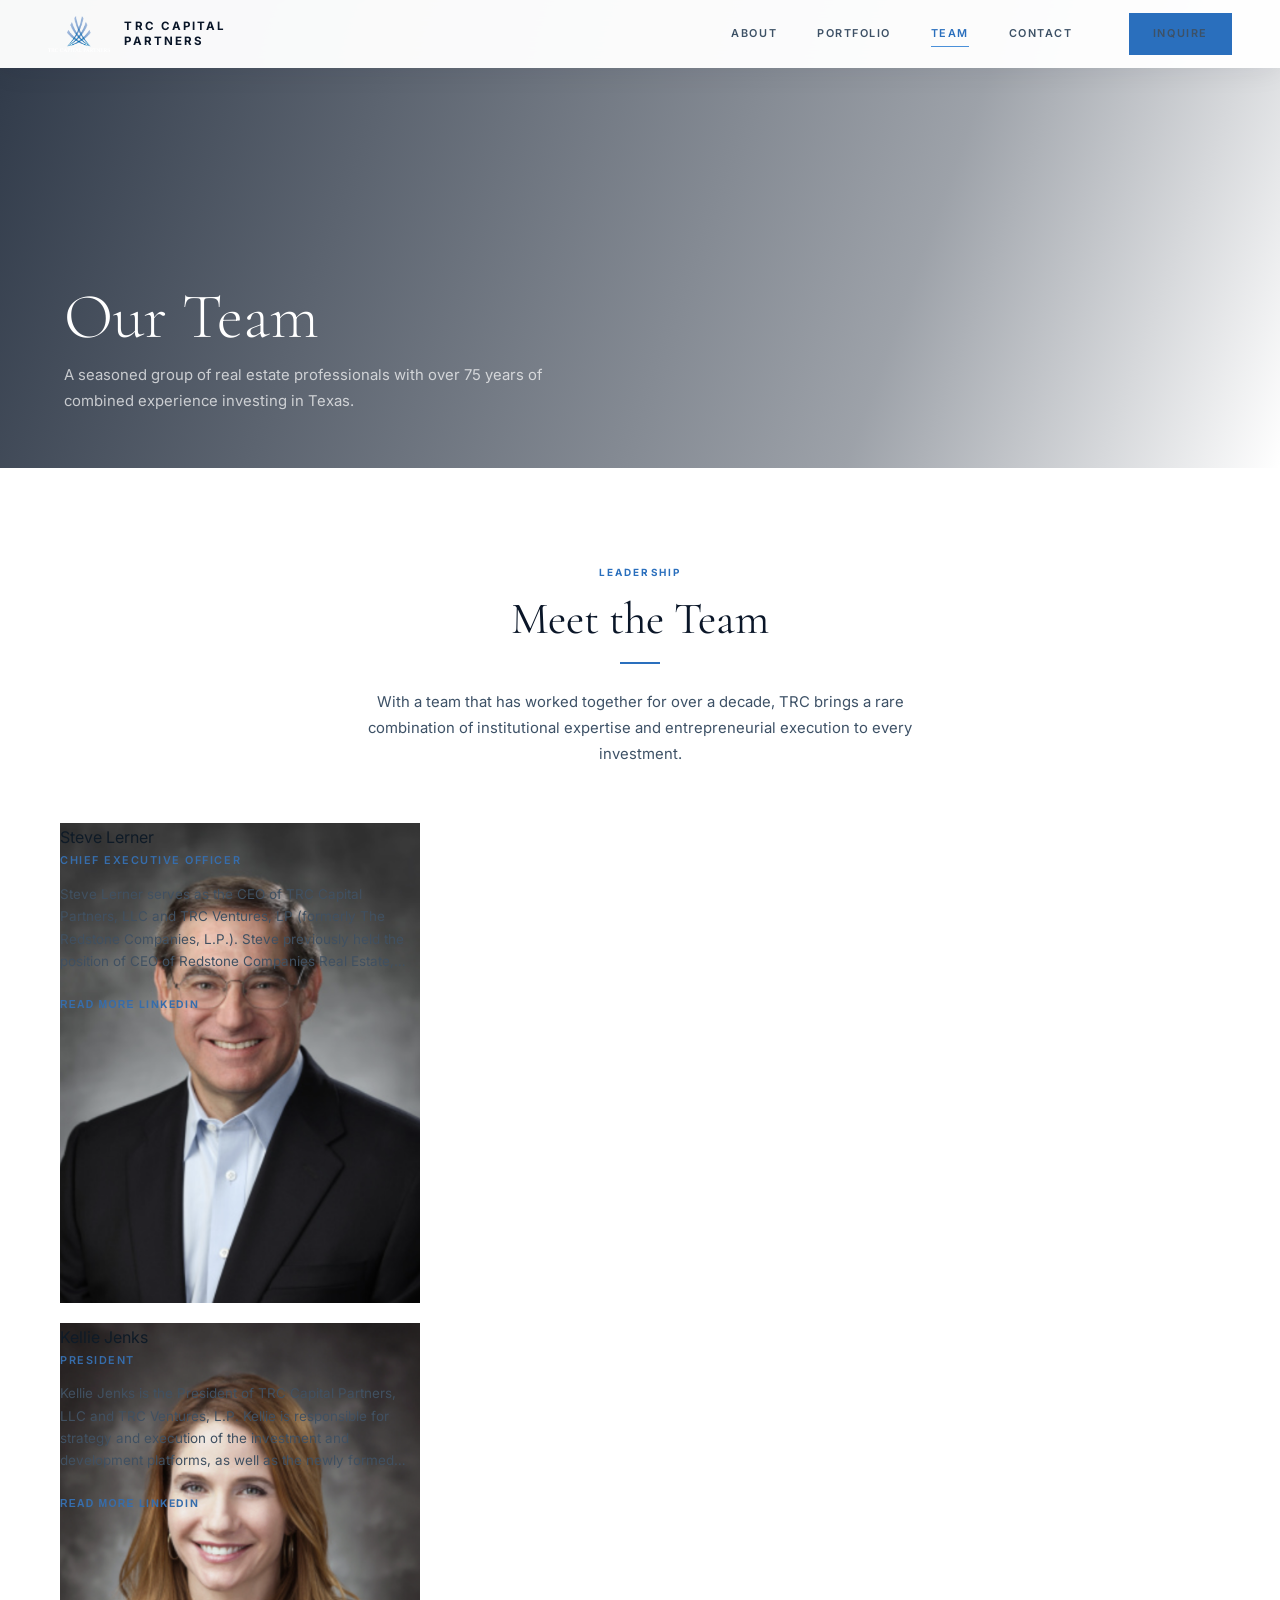
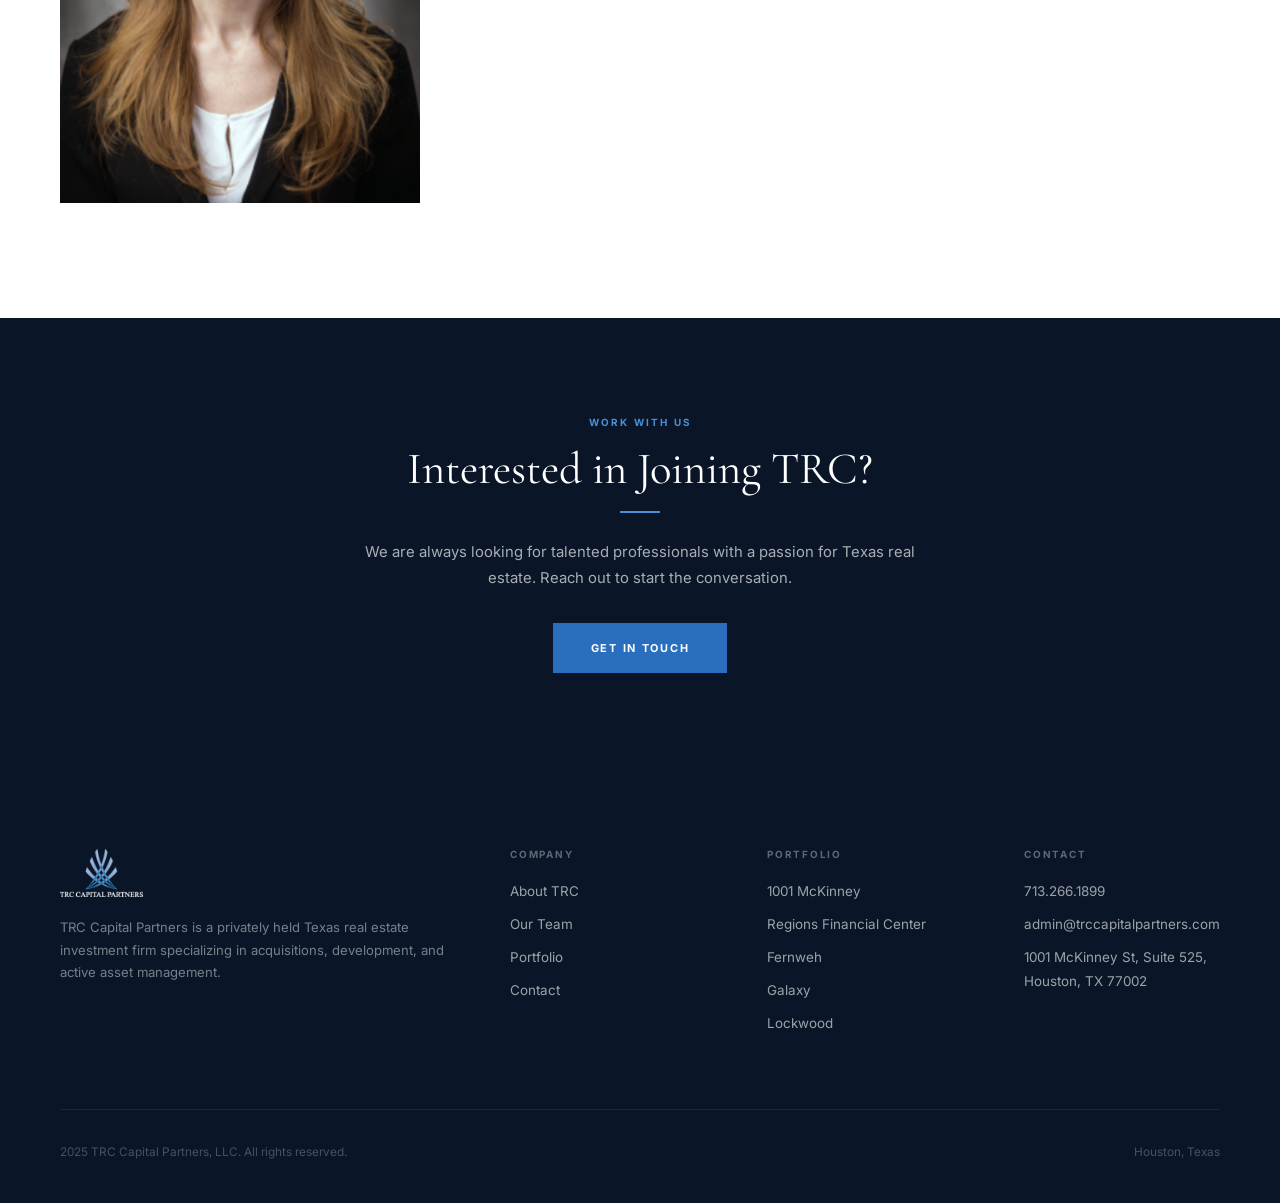
==== team.html @ 28533e90 "Add files via upload" ====
<!DOCTYPE html>
<html lang="en">
<head>
  <meta charset="UTF-8"><meta name="viewport" content="width=device-width, initial-scale=1.0">
  <title>Our Team - TRC Capital Partners</title>
  <link rel="preconnect" href="https://fonts.googleapis.com">
  <link rel="preconnect" href="https://fonts.gstatic.com" crossorigin>
  <link href="https://fonts.googleapis.com/css2?family=Cormorant+Garamond:ital,wght@0,300;0,400;0,600;1,300;1,400&family=Inter:wght@300;400;500;600;700&display=swap" rel="stylesheet">
  <link rel="stylesheet" href="style.css">
</head>
<body>

<nav class="nav scrolled" id="nav">
  <a href="index.html" class="nav-logo">
    <img src="trc-logo.webp" alt="TRC Capital Partners">
    <span class="nav-logo-text" style="color:var(--navy);">TRC Capital<br>Partners</span>
  </a>
  <div class="nav-links">
    <a href="about.html">About</a><a href="portfolio.html">Portfolio</a><a href="team.html" class="active">Team</a><a href="contact.html">Contact</a>
    <a href="contact.html" class="btn btn-blue nav-cta" style="padding:0.6rem 1.4rem;">Inquire</a>
  </div>
  <button class="hamburger" id="hamburger" aria-label="Open menu"><span></span><span></span><span></span></button>
</nav>
<div class="mobile-menu" id="mobileMenu">
  <button class="mobile-close" id="mobileClose">x</button>
  <a href="about.html">About</a><a href="portfolio.html">Portfolio</a><a href="team.html">Team</a><a href="contact.html">Contact</a>
</div>

<section class="page-hero">
  <div class="page-hero-bg" style="background-image:url('https://images.unsplash.com/photo-1497366412874-3415097a27e7?w=1800&q=80');"></div>
  <div class="page-hero-overlay"></div>
  <div class="page-hero-content">
    <h1>Our Team</h1>
    <p>A seasoned group of real estate professionals with over 75 years of combined experience investing in Texas.</p>
  </div>
</section>

<section class="section white">
  <div class="container">
    <div class="section-header centered">
      <span class="overline">Leadership</span>
      <h2>Meet the Team</h2>
      <span class="rule centered"></span>
      <p style="max-width:580px;margin:0 auto;">With a team that has worked together for over a decade, TRC brings a rare combination of institutional expertise and entrepreneurial execution to every investment.</p>
    </div>

    <!-- TO ADD A NEW TEAM MEMBER: copy one .team-card div below and update the name, title, bio, and photo URL -->
    <div class="team-grid">

      <div class="team-card">
        <div class="team-photo" style="background-image:url('steve-lerner.webp');
        <h3 class="team-name">Steve Lerner</h3>
        <span class="team-title">Chief Executive Officer</span>
        <p class="team-bio collapsed" id="bio-lerner">Steve Lerner serves as the CEO of TRC Capital Partners, LLC and TRC Ventures, LP (formerly The Redstone Companies, L.P.). Steve previously held the position of CEO of Redstone Companies Real Estate, LLC and Executive Vice President and General Counsel of The Redstone Companies, and served as an Executive Vice President of numerous Redstone-related entities. Prior to joining Redstone in 1998, Steve was a partner at the Houston law firm now known as Schlanger Silver LLP. Steve graduated with honors in Government from the University of Texas and is an honors graduate of the University of Texas School of Law in Austin, where he was a member of The Texas Law Review. Steve serves as the Chairman of the Board of Directors of Harris County Improvement District #1 (the Uptown District) and on the Board of Directors of Veritex Holdings, Inc. (NASDAQ: VBTX) and Veritex Community Bank.</p>
        <button class="team-toggle" onclick="toggleBio('lerner', this)">Read More</button>
        <a href="https://www.linkedin.com/company/trccapitalpartners/" target="_blank" class="linkedin-link">LinkedIn</a>
      </div>

      <div class="team-card">
        <div class="team-photo" style="background-image:url('kellie-jenks.webp');
        <h3 class="team-name">Kellie Jenks</h3>
        <span class="team-title">President</span>
        <p class="team-bio collapsed" id="bio-jenks">Kellie Jenks is the President of TRC Capital Partners, LLC and TRC Ventures, L.P. Kellie is responsible for strategy and execution of the investment and development platforms, as well as the newly formed property management division. Prior to joining Redstone, Kellie was a Vice President at Rockspring Capital and focused on developing institutional equity relationships. She also held positions as Investment Manager of a $400 million office portfolio at the Lionstone Group and an Associate at Goldman Sachs within the Whitehall Funds where she helped manage a $1.2 billion hotel investment platform. Kellie serves on the board of Buffalo Bayou Partnership and Hope Stone, Inc. She received her B.S. in Chemical Engineering from Texas A&amp;M and her M.B.A. from Columbia Business School.</p>
        <button class="team-toggle" onclick="toggleBio('jenks', this)">Read More</button>
        <a href="https://www.linkedin.com/company/trccapitalpartners/" target="_blank" class="linkedin-link">LinkedIn</a>
      </div>

      <!-- ADD NEW TEAM MEMBERS HERE by copying and editing this block:
      <div class="team-card">
        <div class="team-photo" style="background-image:url('YOUR_PHOTO_URL_HERE');height:380px;"></div>
        <h3 class="team-name">Full Name</h3>
        <span class="team-title">Title Here</span>
        <p class="team-bio collapsed" id="bio-UNIQUE_ID">Bio text goes here...</p>
        <button class="team-toggle" onclick="toggleBio('UNIQUE_ID', this)">Read More</button>
      </div>
      -->

    </div>
  </div>
</section>

<section class="section navy" style="text-align:center;">
  <div class="container" style="max-width:680px;">
    <span class="overline" style="color:var(--blue-light);">Work With Us</span>
    <h2 style="color:var(--white);margin-bottom:1rem;">Interested in Joining TRC?</h2>
    <span class="rule centered" style="background:var(--blue-light);"></span>
    <p style="color:rgba(255,255,255,0.65);margin-bottom:2rem;">We are always looking for talented professionals with a passion for Texas real estate. Reach out to start the conversation.</p>
    <a href="contact.html" class="btn btn-blue">Get in Touch</a>
  </div>
</section>

<footer class="footer">
  <div class="container">
    <div class="footer-inner">
      <div class="footer-brand"><img src="trc-logo.webp" alt="TRC Capital Partners"><p>TRC Capital Partners is a privately held Texas real estate investment firm specializing in acquisitions, development, and active asset management.</p></div>
      <div class="footer-col"><h4>Company</h4><a href="about.html">About TRC</a><a href="team.html">Our Team</a><a href="portfolio.html">Portfolio</a><a href="contact.html">Contact</a></div>
      <div class="footer-col"><h4>Portfolio</h4><a href="portfolio.html">1001 McKinney</a><a href="portfolio.html">Regions Financial Center</a><a href="portfolio.html">Fernweh</a><a href="portfolio.html">Galaxy</a><a href="portfolio.html">Lockwood</a></div>
      <div class="footer-col"><h4>Contact</h4><a href="tel:7132661899">713.266.1899</a><a href="mailto:admin@trccapitalpartners.com">admin@trccapitalpartners.com</a><a>1001 McKinney St, Suite 525, Houston, TX 77002</a></div>
    </div>
    <div class="footer-bottom"><span>2025 TRC Capital Partners, LLC. All rights reserved.</span><span>Houston, Texas</span></div>
  </div>
</footer>

<script>
  document.getElementById('hamburger').addEventListener('click', () => document.getElementById('mobileMenu').classList.add('open'));
  document.getElementById('mobileClose').addEventListener('click', () => document.getElementById('mobileMenu').classList.remove('open'));
  function toggleBio(id, btn) {
    const bio = document.getElementById('bio-' + id);
    const collapsed = bio.classList.toggle('collapsed');
    btn.textContent = collapsed ? 'Read More' : 'Read Less';
  }
  const obs = new IntersectionObserver(e => e.forEach(x => { if(x.isIntersecting) x.target.classList.add('visible'); }), {threshold:0.1});
  document.querySelectorAll('.team-card').forEach(el => obs.observe(el));
</script>
</body>
</html>
---- style.css ----
/* ============================================================
   TRC CAPITAL PARTNERS -- Global Styles
   Aesthetic: Modern Corporate / Institutional / Light + Steel Blue
   Clean, minimal, KKR-inspired. No emojis. No em-dashes.
   ============================================================ */

:root {
  --navy:        #0a1628;
  --navy-mid:    #112240;
  --steel:       #1e4d8c;
  --blue:        #2a6fbd;
  --blue-light:  #4a90d9;
  --sky:         #e8f2fc;
  --white:       #ffffff;
  --cream:       #f8f9fb;
  --gray-light:  #f0f4f8;
  --gray:        #e2e8f0;
  --text:        #0d1b2a;
  --text-mid:    #3d5166;
  --text-light:  #6b7f96;
  --border:      rgba(42,111,189,0.15);
  --gold-accent: #c9a84c;
  --font-display:'Cormorant Garamond', Georgia, serif;
  --font-body:   'Inter', 'Montserrat', sans-serif;
  --ease:        cubic-bezier(0.25, 0.46, 0.45, 0.94);
  --max:         1240px;
}

*, *::before, *::after { box-sizing: border-box; margin: 0; padding: 0; }
html { scroll-behavior: smooth; font-size: 16px; }

body {
  font-family: var(--font-body);
  background: var(--white);
  color: var(--text);
  line-height: 1.75;
  -webkit-font-smoothing: antialiased;
}

img { display: block; max-width: 100%; }
a { text-decoration: none; color: inherit; }

h1, h2, h3, h4 {
  font-family: var(--font-display);
  font-weight: 400;
  line-height: 1.15;
  color: var(--navy);
}
h1 { font-size: clamp(2.6rem, 5vw, 4.2rem); }
h2 { font-size: clamp(2rem, 3.5vw, 3.2rem); }
h3 { font-size: clamp(1.2rem, 2vw, 1.6rem); }
p  { color: var(--text-mid); font-size: 0.93rem; margin-bottom: 1rem; }

.container { max-width: var(--max); margin: 0 auto; padding: 0 2.5rem; }

.overline {
  display: block;
  font-size: 0.62rem;
  font-weight: 700;
  letter-spacing: 0.22em;
  text-transform: uppercase;
  color: var(--blue);
  margin-bottom: 0.8rem;
}

.rule {
  display: block;
  width: 40px;
  height: 2px;
  background: var(--blue);
  margin: 1rem 0 1.6rem;
}
.rule.centered { margin: 1rem auto 1.6rem; }

/* ---- BUTTONS ---- */
.btn {
  display: inline-block;
  padding: 0.85rem 2.2rem;
  font-family: var(--font-body);
  font-size: 0.68rem;
  font-weight: 700;
  letter-spacing: 0.16em;
  text-transform: uppercase;
  border: 2px solid transparent;
  cursor: pointer;
  transition: all 0.28s var(--ease);
}
.btn-navy  { background: var(--navy);  color: var(--white); border-color: var(--navy); }
.btn-navy:hover  { background: transparent; color: var(--navy); }
.btn-blue  { background: var(--blue);  color: var(--white); border-color: var(--blue); }
.btn-blue:hover  { background: transparent; color: var(--blue); }
.btn-ghost { background: transparent; color: var(--white); border-color: rgba(255,255,255,0.5); }
.btn-ghost:hover { background: var(--white); color: var(--navy); }
.btn-outline { background: transparent; color: var(--navy); border-color: var(--navy); }
.btn-outline:hover { background: var(--navy); color: var(--white); }
.btn-row { display: flex; gap: 1rem; flex-wrap: wrap; }

/* ---- NAV ---- */
.nav {
  position: fixed;
  top: 0; left: 0; right: 0;
  z-index: 1000;
  display: flex;
  align-items: center;
  justify-content: space-between;
  padding: 1.6rem 3rem;
  transition: all 0.35s var(--ease);
}
.nav.scrolled {
  background: rgba(255,255,255,0.97);
  padding: 0.8rem 3rem;
  box-shadow: 0 1px 30px rgba(10,22,40,0.08);
  backdrop-filter: blur(16px);
}

.nav-logo {
  display: flex;
  align-items: center;
  gap: 0.9rem;
}
.nav-logo img { height: 44px; width: auto; transition: height 0.3s; }
.nav.scrolled .nav-logo img { height: 36px; }
.nav-logo-text {
  font-family: var(--font-body);
  font-size: 0.72rem;
  font-weight: 700;
  letter-spacing: 0.18em;
  text-transform: uppercase;
  color: var(--white);
  transition: color 0.3s;
  line-height: 1.3;
}
.nav.scrolled .nav-logo-text { color: var(--navy); }

.nav-links {
  display: flex;
  align-items: center;
  gap: 2.5rem;
}
.nav-links a {
  font-size: 0.68rem;
  font-weight: 600;
  letter-spacing: 0.14em;
  text-transform: uppercase;
  color: rgba(255,255,255,0.88);
  position: relative;
  transition: color 0.25s;
}
.nav-links a::after {
  content: '';
  position: absolute;
  bottom: -4px; left: 0;
  width: 0; height: 1.5px;
  background: var(--blue-light);
  transition: width 0.3s var(--ease);
}
.nav-links a:hover { color: var(--white); }
.nav-links a:hover::after { width: 100%; }
.nav-links a.active { color: var(--white); }
.nav-links a.active::after { width: 100%; }
.nav.scrolled .nav-links a { color: var(--text-mid); }
.nav.scrolled .nav-links a:hover { color: var(--blue); }
.nav.scrolled .nav-links a.active { color: var(--blue); }

.nav-cta { margin-left: 1rem; }

.hamburger {
  display: none;
  background: none;
  border: none;
  cursor: pointer;
  flex-direction: column;
  gap: 5px;
  padding: 4px;
}
.hamburger span {
  display: block; width: 24px; height: 1.5px;
  background: rgba(255,255,255,0.9);
  transition: background 0.25s;
}
.nav.scrolled .hamburger span { background: var(--navy); }

.mobile-menu {
  display: none;
  position: fixed; inset: 0;
  background: var(--navy);
  z-index: 999;
  flex-direction: column;
  align-items: center;
  justify-content: center;
  gap: 2.5rem;
}
.mobile-menu.open { display: flex; }
.mobile-menu a {
  font-family: var(--font-display);
  font-size: 2rem;
  color: var(--white);
  transition: color 0.2s;
}
.mobile-menu a:hover { color: var(--blue-light); }
.mobile-close {
  position: absolute; top: 2rem; right: 2.5rem;
  background: none; border: none;
  color: var(--white); font-size: 1.8rem; cursor: pointer;
}

/* ---- HERO ---- */
.hero {
  position: relative;
  height: 100vh;
  min-height: 680px;
  display: flex;
  align-items: center;
  overflow: hidden;
}
.hero-bg {
  position: absolute; inset: 0;
  background-size: cover;
  background-position: center;
  transform: scale(1.05);
  animation: slowzoom 10s var(--ease) forwards;
}
@keyframes slowzoom { to { transform: scale(1); } }
.hero-overlay {
  position: absolute; inset: 0;
  background: linear-gradient(
    110deg,
    rgba(10,22,40,0.88) 0%,
    rgba(10,22,40,0.6) 55%,
    rgba(10,22,40,0.2) 100%
  );
}
.hero-content {
  position: relative; z-index: 2;
  max-width: 660px;
  padding-left: 5vw;
  animation: fadeup 1s var(--ease) 0.3s both;
}
@keyframes fadeup {
  from { opacity: 0; transform: translateY(30px); }
  to   { opacity: 1; transform: translateY(0); }
}
.hero-eyebrow {
  display: flex;
  align-items: center;
  gap: 1rem;
  margin-bottom: 1.5rem;
}
.hero-eyebrow span {
  font-size: 0.62rem;
  font-weight: 700;
  letter-spacing: 0.22em;
  text-transform: uppercase;
  color: var(--blue-light);
}
.hero-eyebrow::before {
  content: '';
  display: block;
  width: 32px; height: 1.5px;
  background: var(--blue-light);
}
.hero h1 { color: var(--white); font-weight: 300; margin-bottom: 1.4rem; }
.hero-sub {
  color: rgba(255,255,255,0.78);
  font-size: 1rem;
  line-height: 1.7;
  margin-bottom: 2.5rem;
  max-width: 520px;
}
.hero-scroll {
  position: absolute;
  bottom: 2.5rem; left: 50%;
  transform: translateX(-50%);
  z-index: 2;
  display: flex;
  flex-direction: column;
  align-items: center;
  gap: 0.5rem;
  color: rgba(255,255,255,0.4);
  font-size: 0.6rem;
  letter-spacing: 0.2em;
  text-transform: uppercase;
  animation: bounce 2s infinite;
}
@keyframes bounce {
  0%, 100% { transform: translateX(-50%) translateY(0); }
  50% { transform: translateX(-50%) translateY(6px); }
}
.hero-scroll svg { width: 20px; opacity: 0.5; }

/* ---- STATS BAR ---- */
.stats-bar {
  background: var(--navy);
  padding: 3rem 0;
}
.stats-bar-inner {
  display: grid;
  grid-template-columns: repeat(4, 1fr);
  gap: 0;
  border-left: 1px solid rgba(255,255,255,0.08);
}
.stat-block {
  padding: 1.5rem 2.5rem;
  border-right: 1px solid rgba(255,255,255,0.08);
  text-align: center;
  opacity: 0;
  transform: translateY(12px);
  transition: opacity 0.6s var(--ease), transform 0.6s var(--ease);
}
.stat-block.visible { opacity: 1; transform: translateY(0); }
.stat-num {
  display: block;
  font-family: var(--font-display);
  font-size: 2.8rem;
  font-weight: 300;
  color: var(--white);
  line-height: 1;
  margin-bottom: 0.4rem;
}
.stat-num span { color: var(--blue-light); }
.stat-label {
  font-size: 0.65rem;
  font-weight: 600;
  letter-spacing: 0.14em;
  text-transform: uppercase;
  color: rgba(255,255,255,0.4);
}

/* ---- SECTIONS ---- */
.section { padding: 6rem 0; }
.section.white { background: var(--white); }
.section.cream { background: var(--cream); }
.section.sky   { background: var(--sky); }
.section.navy  { background: var(--navy); }
.section.navy-mid { background: var(--navy-mid); }

.section-header { margin-bottom: 3.5rem; }
.section-header.centered { text-align: center; }
.section-header.centered .rule { margin: 1rem auto 1.6rem; }

/* ---- TWO COL ---- */
.two-col {
  display: grid;
  grid-template-columns: 1fr 1fr;
  gap: 6rem;
  align-items: center;
}
.two-col.reverse { direction: rtl; }
.two-col.reverse > * { direction: ltr; }

/* ---- APPROACH CARDS ---- */
.approach-grid {
  display: grid;
  grid-template-columns: repeat(3, 1fr);
  gap: 2px;
  background: var(--gray);
  margin-top: 3.5rem;
}
.approach-card {
  background: var(--white);
  padding: 2.8rem 2.4rem;
  border-top: 3px solid transparent;
  transition: border-color 0.3s, transform 0.3s;
  opacity: 0;
  transform: translateY(16px);
  transition: opacity 0.55s var(--ease), transform 0.55s var(--ease), border-color 0.3s;
}
.approach-card.visible { opacity: 1; transform: translateY(0); }
.approach-card:hover { border-color: var(--blue); }
.approach-num {
  display: block;
  font-family: var(--font-display);
  font-size: 3.5rem;
  font-weight: 300;
  color: var(--gray);
  line-height: 1;
  margin-bottom: 1.2rem;
}
.approach-card h3 { margin-bottom: 0.8rem; font-size: 1.1rem; }
.approach-card p { font-size: 0.86rem; margin: 0; }

/* ---- PORTFOLIO ---- */
.portfolio-grid {
  display: grid;
  grid-template-columns: repeat(3, 1fr);
  gap: 2px;
  background: var(--gray);
}
.portfolio-card {
  position: relative;
  overflow: hidden;
  aspect-ratio: 4/3;
  cursor: pointer;
  opacity: 0;
  transition: opacity 0.6s var(--ease);
}
.portfolio-card.visible { opacity: 1; }
.portfolio-card-img {
  width: 100%; height: 100%;
  background-size: cover;
  background-position: center;
  transition: transform 0.5s var(--ease);
}
.portfolio-card:hover .portfolio-card-img { transform: scale(1.05); }
.portfolio-card-overlay {
  position: absolute; inset: 0;
  background: linear-gradient(to top, rgba(10,22,40,0.92) 0%, rgba(10,22,40,0.2) 60%, transparent 100%);
  display: flex;
  flex-direction: column;
  justify-content: flex-end;
  padding: 2rem;
  transition: background 0.3s;
}
.portfolio-card:hover .portfolio-card-overlay {
  background: linear-gradient(to top, rgba(10,22,40,0.96) 0%, rgba(10,22,40,0.5) 60%, rgba(10,22,40,0.1) 100%);
}
.portfolio-card-type {
  font-size: 0.6rem;
  font-weight: 700;
  letter-spacing: 0.2em;
  text-transform: uppercase;
  color: var(--blue-light);
  margin-bottom: 0.4rem;
}
.portfolio-card h3 { color: var(--white); font-size: 1.2rem; margin-bottom: 0.2rem; }
.portfolio-card-loc {
  font-size: 0.75rem;
  color: rgba(255,255,255,0.55);
  letter-spacing: 0.06em;
}
.portfolio-card-desc {
  font-size: 0.82rem;
  color: rgba(255,255,255,0.72);
  margin: 0.8rem 0 0;
  max-height: 0;
  overflow: hidden;
  transition: max-height 0.4s var(--ease);
}
.portfolio-card:hover .portfolio-card-desc { max-height: 100px; }
.portfolio-card-link {
  display: inline-block;
  margin-top: 0.8rem;
  font-size: 0.62rem;
  font-weight: 700;
  letter-spacing: 0.14em;
  text-transform: uppercase;
  color: var(--blue-light);
  opacity: 0;
  transition: opacity 0.3s;
}
.portfolio-card:hover .portfolio-card-link { opacity: 1; }

/* ---- TEAM ---- */
.team-grid {
  display: grid;
  grid-template-columns: repeat(3, 1fr);
  gap: 2.5rem;
  margin-top: 3.5rem;
}
.team-card {
  opacity: 0;
  transform: translateY(14px);
  transition: opacity 0.55s var(--ease), transform 0.55s var(--ease);
}
.team-card.visible { opacity: 1; transform: translateY(0); }
.team-photo {
  width: 100%;
  aspect-ratio: 3/4;
  background-size: cover;
  background-position: center top;
  margin-bottom: 1.2rem;
  filter: grayscale(20%);
  transition: filter 0.3s;
}
.team-card:hover .team-photo { filter: grayscale(0%); }
.team-name { font-size: 1.1rem; margin-bottom: 0.2rem; }
.team-title {
  font-size: 0.68rem;
  font-weight: 600;
  letter-spacing: 0.14em;
  text-transform: uppercase;
  color: var(--blue);
  display: block;
  margin-bottom: 0.8rem;
}
.team-bio { font-size: 0.84rem; color: var(--text-mid); line-height: 1.65; }
.team-bio.collapsed {
  display: -webkit-box;
  -webkit-line-clamp: 4;
  -webkit-box-orient: vertical;
  overflow: hidden;
}
.team-toggle {
  background: none; border: none;
  font-size: 0.65rem; font-weight: 700;
  letter-spacing: 0.12em; text-transform: uppercase;
  color: var(--blue); cursor: pointer;
  margin-top: 0.6rem; padding: 0;
  transition: opacity 0.2s;
}
.team-toggle:hover { opacity: 0.7; }

/* ---- PHOTO SPLIT ---- */
.photo-split {
  display: grid;
  grid-template-columns: 1fr 1fr;
  min-height: 560px;
}
.photo-split-img {
  background-size: cover;
  background-position: center;
}
.photo-split-content {
  background: var(--navy);
  display: flex;
  flex-direction: column;
  justify-content: center;
  padding: 5rem 4.5rem;
}
.photo-split-content h2 { color: var(--white); }
.photo-split-content p  { color: rgba(255,255,255,0.68); }

/* ---- CONTACT ---- */
.contact-grid {
  display: grid;
  grid-template-columns: 5fr 4fr;
  gap: 6rem;
  align-items: start;
}
.form-group { margin-bottom: 1.6rem; }
.form-group label {
  display: block;
  font-size: 0.62rem; font-weight: 700;
  letter-spacing: 0.16em; text-transform: uppercase;
  color: var(--text); margin-bottom: 0.5rem;
}
.form-group input,
.form-group select,
.form-group textarea {
  width: 100%; background: transparent;
  border: none; border-bottom: 1px solid var(--gray);
  padding: 0.7rem 0;
  font-family: var(--font-body); font-size: 0.9rem;
  color: var(--text); outline: none;
  transition: border-color 0.25s;
}
.form-group input:focus,
.form-group select:focus,
.form-group textarea:focus { border-bottom-color: var(--blue); }
.form-group textarea { min-height: 90px; resize: vertical; }
.form-row { display: grid; grid-template-columns: 1fr 1fr; gap: 1.5rem; }

.contact-info h3 { margin-bottom: 0.5rem; font-size: 1.1rem; }
.contact-detail {
  display: flex; gap: 1rem;
  padding: 1.2rem 0;
  border-bottom: 1px solid var(--gray);
  font-size: 0.86rem;
}
.contact-detail-label {
  font-size: 0.62rem; font-weight: 700;
  letter-spacing: 0.14em; text-transform: uppercase;
  color: var(--blue); width: 80px; flex-shrink: 0;
  padding-top: 0.15rem;
}

/* ---- PREVIOUS PROJECTS ---- */
.prev-grid {
  display: grid;
  grid-template-columns: repeat(4, 1fr);
  gap: 1.5rem;
  margin-top: 3rem;
}
.prev-card {
  background: var(--gray-light);
  padding: 1.6rem;
  border-top: 2px solid var(--border);
  opacity: 0;
  transform: translateY(10px);
  transition: opacity 0.5s var(--ease), transform 0.5s var(--ease);
}
.prev-card.visible { opacity: 1; transform: translateY(0); }
.prev-card h4 { font-size: 0.95rem; margin-bottom: 0.3rem; }
.prev-card span { font-size: 0.72rem; color: var(--text-light); }

/* ---- FOOTER ---- */
.footer {
  background: var(--navy);
  padding: 5rem 0 2.5rem;
}
.footer-inner {
  display: grid;
  grid-template-columns: 2fr 1fr 1fr 1fr;
  gap: 4rem;
  padding-bottom: 4rem;
  border-bottom: 1px solid rgba(255,255,255,0.08);
}
.footer-brand img { height: 48px; margin-bottom: 1.2rem; }
.footer-brand p { font-size: 0.82rem; color: rgba(255,255,255,0.45); line-height: 1.7; }
.footer-col h4 {
  font-family: var(--font-body);
  font-size: 0.62rem; font-weight: 700;
  letter-spacing: 0.18em; text-transform: uppercase;
  color: rgba(255,255,255,0.35);
  margin-bottom: 1.2rem;
}
.footer-col a {
  display: block;
  font-size: 0.84rem;
  color: rgba(255,255,255,0.6);
  margin-bottom: 0.6rem;
  transition: color 0.2s;
}
.footer-col a:hover { color: var(--blue-light); }
.footer-bottom {
  display: flex;
  justify-content: space-between;
  align-items: center;
  padding-top: 2rem;
  font-size: 0.74rem;
  color: rgba(255,255,255,0.25);
}
.footer-bottom a { color: rgba(255,255,255,0.35); transition: color 0.2s; }
.footer-bottom a:hover { color: var(--blue-light); }

/* ---- QUOTE BAND ---- */
.quote-band {
  background: var(--sky);
  padding: 5rem 0;
  text-align: center;
}
.quote-band blockquote {
  font-family: var(--font-display);
  font-size: clamp(1.4rem, 3vw, 2.2rem);
  font-weight: 300;
  font-style: italic;
  color: var(--navy);
  max-width: 860px;
  margin: 0 auto;
  line-height: 1.5;
}
.quote-band blockquote strong { font-style: normal; color: var(--blue); }

/* ---- PAGE HERO ---- */
.page-hero {
  position: relative;
  height: 52vh; min-height: 380px;
  display: flex; align-items: flex-end;
  overflow: hidden;
  padding-top: 80px;
}
.page-hero-bg {
  position: absolute; inset: 0;
  background-size: cover; background-position: center;
}
.page-hero-overlay {
  position: absolute; inset: 0;
  background: linear-gradient(110deg, rgba(10,22,40,0.85) 0%, rgba(10,22,40,0.4) 70%, transparent 100%);
}
.page-hero-content {
  position: relative; z-index: 2;
  padding: 0 0 6vh 5vw;
}
.page-hero-content h1 { color: var(--white); font-weight: 300; }
.page-hero-content p { color: rgba(255,255,255,0.7); max-width: 500px; margin: 0.5rem 0 0; }

/* ---- LINKED-IN ---- */
.linkedin-link {
  display: inline-flex;
  align-items: center;
  gap: 0.5rem;
  font-size: 0.65rem;
  font-weight: 700;
  letter-spacing: 0.14em;
  text-transform: uppercase;
  color: var(--blue);
  margin-top: 0.5rem;
  transition: opacity 0.2s;
}
.linkedin-link:hover { opacity: 0.7; }

/* ---- REVEAL ---- */
.reveal {
  opacity: 0; transform: translateY(18px);
  transition: opacity 0.6s var(--ease), transform 0.6s var(--ease);
}
.reveal.visible { opacity: 1; transform: translateY(0); }

/* ---- RESPONSIVE ---- */
@media (max-width: 1024px) {
  .two-col { grid-template-columns: 1fr; gap: 3rem; }
  .two-col.reverse { direction: ltr; }
  .approach-grid { grid-template-columns: 1fr; }
  .portfolio-grid { grid-template-columns: repeat(2, 1fr); }
  .team-grid { grid-template-columns: repeat(2, 1fr); }
  .stats-bar-inner { grid-template-columns: repeat(2, 1fr); }
  .footer-inner { grid-template-columns: 1fr 1fr; gap: 2.5rem; }
  .prev-grid { grid-template-columns: repeat(2, 1fr); }
  .contact-grid { grid-template-columns: 1fr; gap: 3.5rem; }
}
@media (max-width: 768px) {
  .portfolio-grid { grid-template-columns: 1fr; }
  .team-grid { grid-template-columns: 1fr; }
  .photo-split { grid-template-columns: 1fr; }
  .photo-split-content { padding: 3.5rem 2rem; }
  .form-row { grid-template-columns: 1fr; }
  .nav-links a, .nav-cta { display: none; }
  .hamburger { display: flex; }
  .nav { padding: 1.2rem 1.5rem; }
  .nav.scrolled { padding: 0.7rem 1.5rem; }
  .hero-content { padding-left: 1.5rem; padding-right: 1.5rem; }
  .container { padding: 0 1.5rem; }
  .prev-grid { grid-template-columns: 1fr; }
  .footer-inner { grid-template-columns: 1fr; }
  .footer-bottom { flex-direction: column; gap: 1rem; text-align: center; }
}
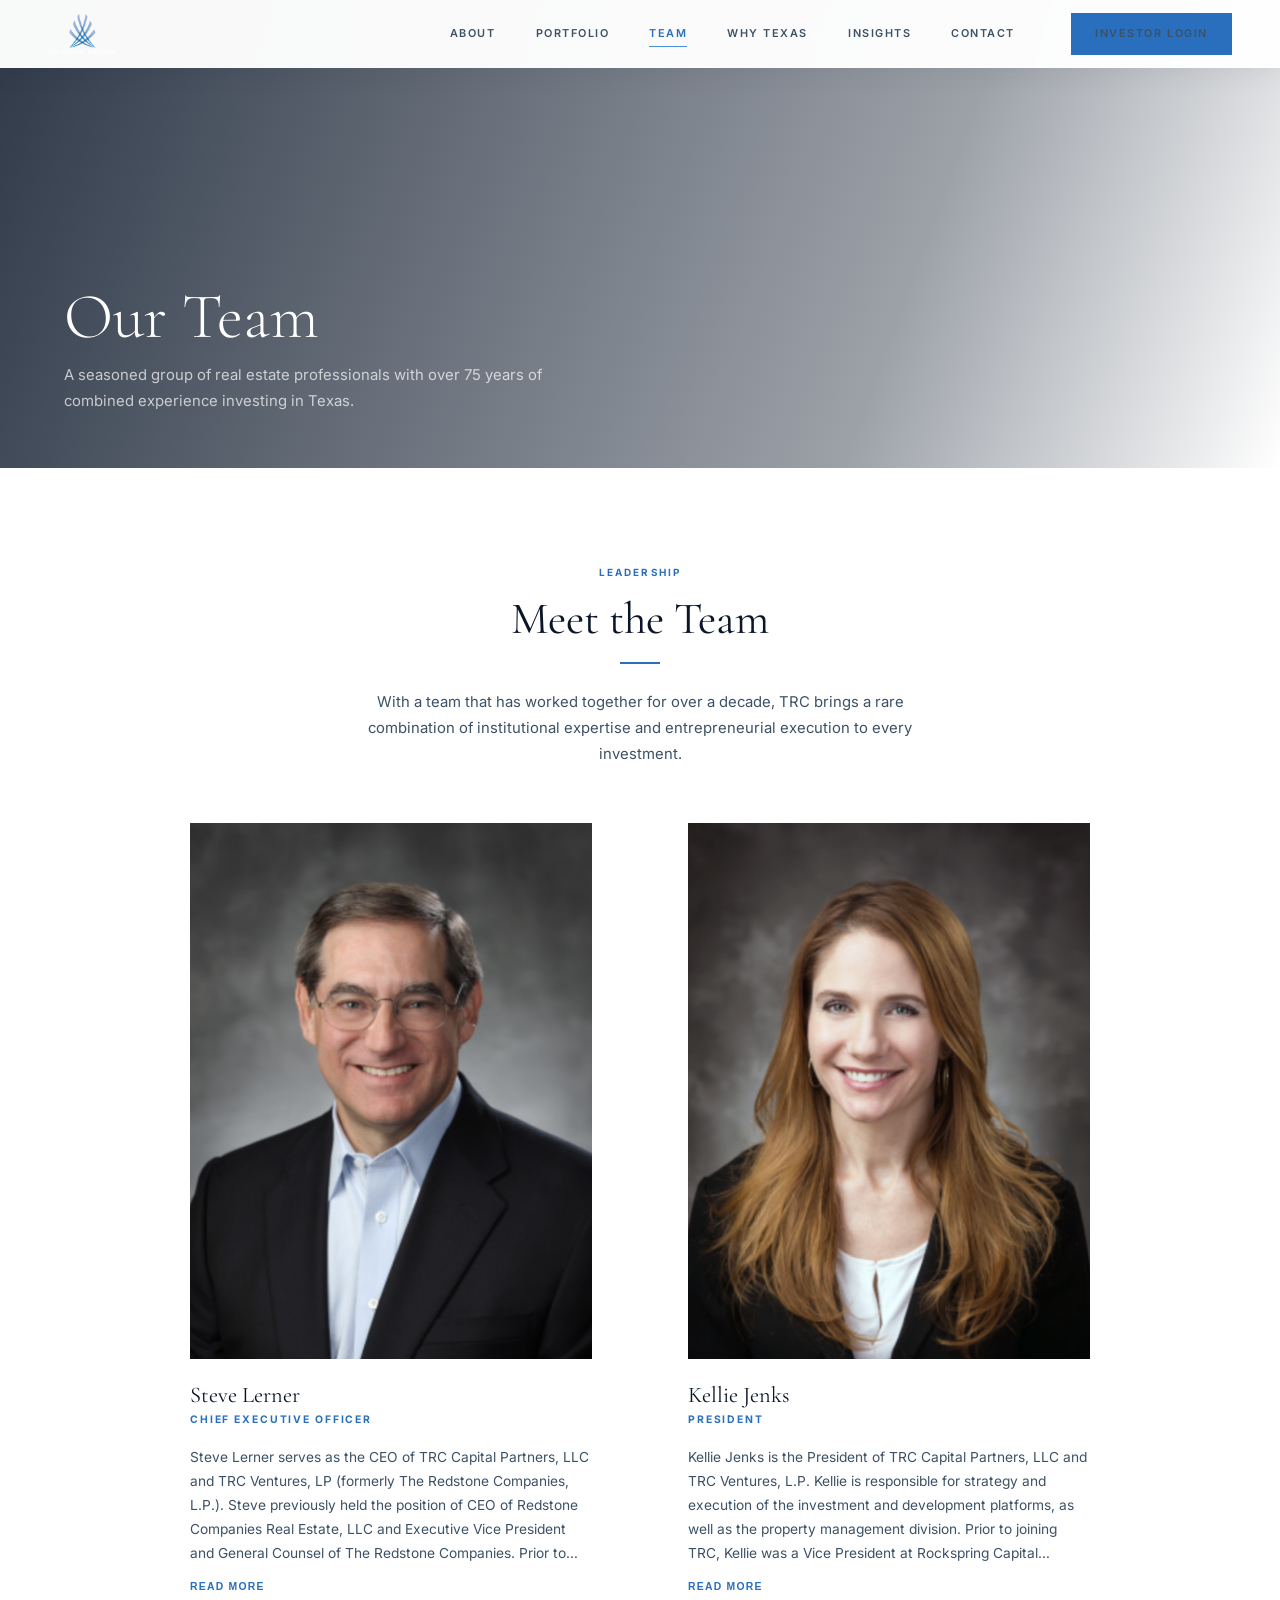
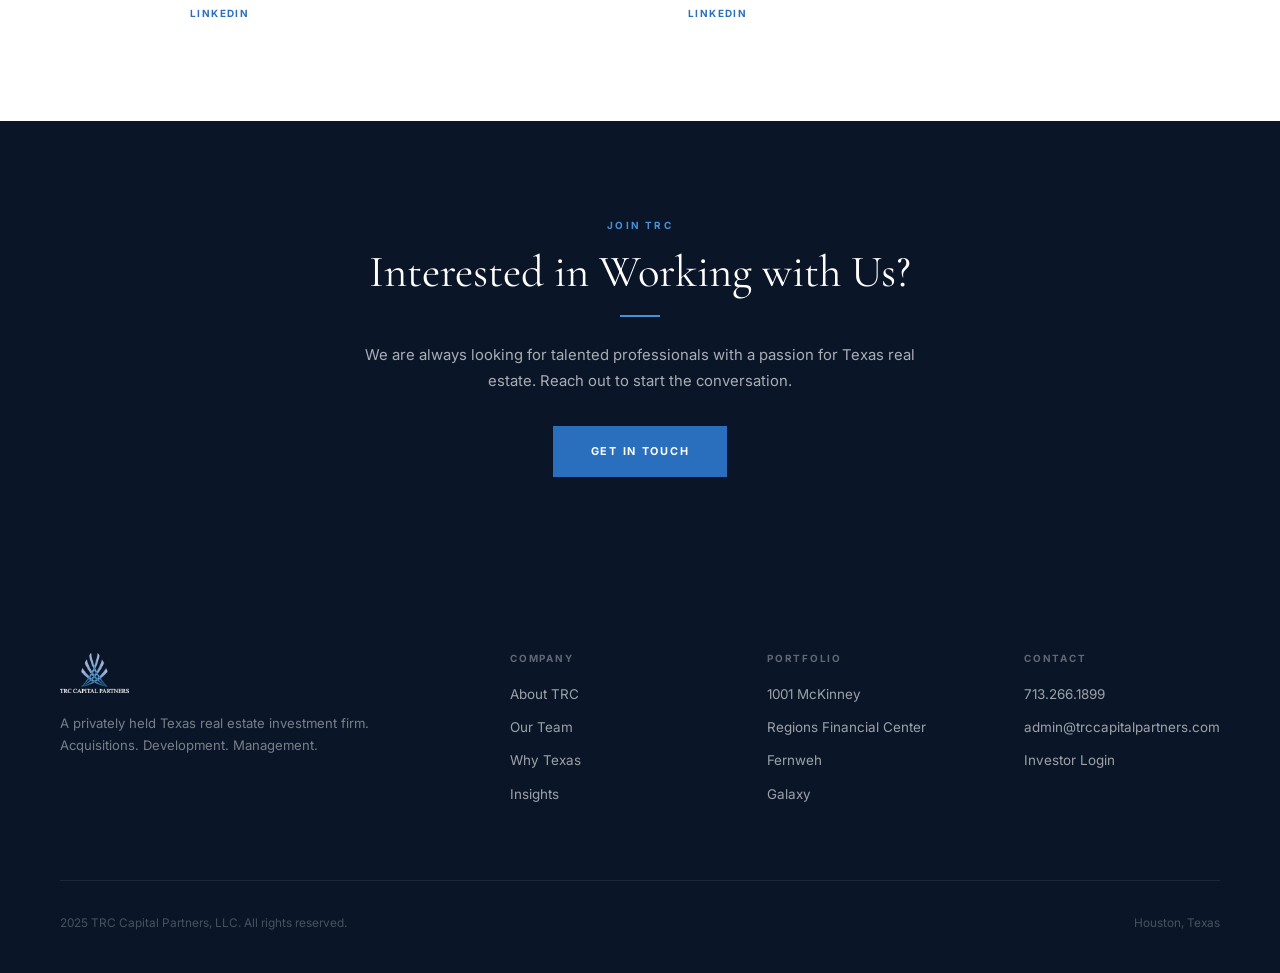
==== commit 58502f1c: "Add files via upload" ====
--- a/team.html
+++ b/team.html
@@ -7,23 +7,113 @@
   <link rel="preconnect" href="https://fonts.gstatic.com" crossorigin>
   <link href="https://fonts.googleapis.com/css2?family=Cormorant+Garamond:ital,wght@0,300;0,400;0,600;1,300;1,400&family=Inter:wght@300;400;500;600;700&display=swap" rel="stylesheet">
   <link rel="stylesheet" href="style.css">
+  <style>
+    .team-grid-v2 {
+      display: grid;
+      grid-template-columns: repeat(2, 1fr);
+      gap: 4rem 6rem;
+      max-width: 900px;
+      margin: 3rem auto 0;
+    }
+    .team-card-v2 {
+      opacity: 0;
+      transform: translateY(16px);
+      transition: opacity 0.6s ease, transform 0.6s ease;
+    }
+    .team-card-v2.visible { opacity: 1; transform: translateY(0); }
+    .team-headshot {
+      width: 100%;
+      aspect-ratio: 3/4;
+      object-fit: cover;
+      object-position: center top;
+      display: block;
+      margin-bottom: 1.4rem;
+      filter: grayscale(15%);
+      transition: filter 0.3s;
+    }
+    .team-card-v2:hover .team-headshot { filter: grayscale(0%); }
+    .team-card-v2 h3 {
+      font-size: 1.4rem;
+      margin-bottom: 0.2rem;
+    }
+    .team-card-v2 .title-label {
+      font-size: 0.65rem;
+      font-weight: 700;
+      letter-spacing: 0.18em;
+      text-transform: uppercase;
+      color: var(--blue);
+      display: block;
+      margin-bottom: 1rem;
+    }
+    .team-card-v2 .bio {
+      font-size: 0.86rem;
+      color: var(--text-mid);
+      line-height: 1.75;
+    }
+    .team-card-v2 .bio.collapsed {
+      display: -webkit-box;
+      -webkit-line-clamp: 5;
+      -webkit-box-orient: vertical;
+      overflow: hidden;
+    }
+    .read-toggle {
+      background: none;
+      border: none;
+      font-size: 0.65rem;
+      font-weight: 700;
+      letter-spacing: 0.12em;
+      text-transform: uppercase;
+      color: var(--blue);
+      cursor: pointer;
+      padding: 0;
+      margin-top: 0.6rem;
+      display: block;
+      transition: opacity 0.2s;
+    }
+    .read-toggle:hover { opacity: 0.65; }
+    .linkedin-btn {
+      display: inline-flex;
+      align-items: center;
+      gap: 0.4rem;
+      font-size: 0.62rem;
+      font-weight: 700;
+      letter-spacing: 0.14em;
+      text-transform: uppercase;
+      color: var(--blue);
+      margin-top: 0.8rem;
+      transition: opacity 0.2s;
+    }
+    .linkedin-btn:hover { opacity: 0.65; }
+    @media (max-width: 700px) {
+      .team-grid-v2 { grid-template-columns: 1fr; gap: 3rem; }
+    }
+  </style>
 </head>
 <body>
 
 <nav class="nav scrolled" id="nav">
   <a href="index.html" class="nav-logo">
-    <img src="trc-logo.webp" alt="TRC Capital Partners">
-    <span class="nav-logo-text" style="color:var(--navy);">TRC Capital<br>Partners</span>
+    <img src="trc-logo.webp" alt="TRC Capital Partners" style="height:40px;width:auto;">
   </a>
   <div class="nav-links">
-    <a href="about.html">About</a><a href="portfolio.html">Portfolio</a><a href="team.html" class="active">Team</a><a href="contact.html">Contact</a>
-    <a href="contact.html" class="btn btn-blue nav-cta" style="padding:0.6rem 1.4rem;">Inquire</a>
+    <a href="about.html">About</a>
+    <a href="portfolio.html">Portfolio</a>
+    <a href="team.html" class="active">Team</a>
+    <a href="why-texas.html">Why Texas</a>
+    <a href="insights.html">Insights</a>
+    <a href="contact.html">Contact</a>
+    <a href="investors.html" class="btn btn-blue nav-cta" style="padding:0.6rem 1.4rem;">Investor Login</a>
   </div>
   <button class="hamburger" id="hamburger" aria-label="Open menu"><span></span><span></span><span></span></button>
 </nav>
 <div class="mobile-menu" id="mobileMenu">
   <button class="mobile-close" id="mobileClose">x</button>
-  <a href="about.html">About</a><a href="portfolio.html">Portfolio</a><a href="team.html">Team</a><a href="contact.html">Contact</a>
+  <a href="about.html">About</a>
+  <a href="portfolio.html">Portfolio</a>
+  <a href="team.html">Team</a>
+  <a href="why-texas.html">Why Texas</a>
+  <a href="insights.html">Insights</a>
+  <a href="contact.html">Contact</a>
 </div>
 
 <section class="page-hero">
@@ -44,34 +134,38 @@
       <p style="max-width:580px;margin:0 auto;">With a team that has worked together for over a decade, TRC brings a rare combination of institutional expertise and entrepreneurial execution to every investment.</p>
     </div>
 
-    <!-- TO ADD A NEW TEAM MEMBER: copy one .team-card div below and update the name, title, bio, and photo URL -->
-    <div class="team-grid">
-
-      <div class="team-card">
-        <div class="team-photo" style="background-image:url('steve-lerner.webp');
-        <h3 class="team-name">Steve Lerner</h3>
-        <span class="team-title">Chief Executive Officer</span>
-        <p class="team-bio collapsed" id="bio-lerner">Steve Lerner serves as the CEO of TRC Capital Partners, LLC and TRC Ventures, LP (formerly The Redstone Companies, L.P.). Steve previously held the position of CEO of Redstone Companies Real Estate, LLC and Executive Vice President and General Counsel of The Redstone Companies, and served as an Executive Vice President of numerous Redstone-related entities. Prior to joining Redstone in 1998, Steve was a partner at the Houston law firm now known as Schlanger Silver LLP. Steve graduated with honors in Government from the University of Texas and is an honors graduate of the University of Texas School of Law in Austin, where he was a member of The Texas Law Review. Steve serves as the Chairman of the Board of Directors of Harris County Improvement District #1 (the Uptown District) and on the Board of Directors of Veritex Holdings, Inc. (NASDAQ: VBTX) and Veritex Community Bank.</p>
-        <button class="team-toggle" onclick="toggleBio('lerner', this)">Read More</button>
-        <a href="https://www.linkedin.com/company/trccapitalpartners/" target="_blank" class="linkedin-link">LinkedIn</a>
-      </div>
-
-      <div class="team-card">
-        <div class="team-photo" style="background-image:url('kellie-jenks.webp');
-        <h3 class="team-name">Kellie Jenks</h3>
-        <span class="team-title">President</span>
-        <p class="team-bio collapsed" id="bio-jenks">Kellie Jenks is the President of TRC Capital Partners, LLC and TRC Ventures, L.P. Kellie is responsible for strategy and execution of the investment and development platforms, as well as the newly formed property management division. Prior to joining Redstone, Kellie was a Vice President at Rockspring Capital and focused on developing institutional equity relationships. She also held positions as Investment Manager of a $400 million office portfolio at the Lionstone Group and an Associate at Goldman Sachs within the Whitehall Funds where she helped manage a $1.2 billion hotel investment platform. Kellie serves on the board of Buffalo Bayou Partnership and Hope Stone, Inc. She received her B.S. in Chemical Engineering from Texas A&amp;M and her M.B.A. from Columbia Business School.</p>
-        <button class="team-toggle" onclick="toggleBio('jenks', this)">Read More</button>
-        <a href="https://www.linkedin.com/company/trccapitalpartners/" target="_blank" class="linkedin-link">LinkedIn</a>
-      </div>
-
-      <!-- ADD NEW TEAM MEMBERS HERE by copying and editing this block:
-      <div class="team-card">
-        <div class="team-photo" style="background-image:url('YOUR_PHOTO_URL_HERE');height:380px;"></div>
-        <h3 class="team-name">Full Name</h3>
-        <span class="team-title">Title Here</span>
-        <p class="team-bio collapsed" id="bio-UNIQUE_ID">Bio text goes here...</p>
-        <button class="team-toggle" onclick="toggleBio('UNIQUE_ID', this)">Read More</button>
+    <div class="team-grid-v2">
+
+      <!-- STEVE LERNER -->
+      <div class="team-card-v2">
+        <img class="team-headshot" src="steve-lerner.webp" alt="Steve Lerner, CEO of TRC Capital Partners">
+        <h3>Steve Lerner</h3>
+        <span class="title-label">Chief Executive Officer</span>
+        <p class="bio collapsed" id="bio-lerner">Steve Lerner serves as the CEO of TRC Capital Partners, LLC and TRC Ventures, LP (formerly The Redstone Companies, L.P.). Steve previously held the position of CEO of Redstone Companies Real Estate, LLC and Executive Vice President and General Counsel of The Redstone Companies. Prior to joining Redstone in 1998, Steve was a partner at the Houston law firm now known as Schlanger Silver LLP. Steve graduated with honors in Government from the University of Texas and is an honors graduate of the University of Texas School of Law in Austin, where he was a member of The Texas Law Review. Steve serves as the Chairman of the Board of Directors of Harris County Improvement District #1 (the Uptown District) and on the Board of Directors of Veritex Holdings, Inc. (NASDAQ: VBTX) and Veritex Community Bank.</p>
+        <button class="read-toggle" onclick="toggleBio('lerner', this)">Read More</button>
+        <a href="https://www.linkedin.com/company/trccapitalpartners/" target="_blank" class="linkedin-btn">LinkedIn</a>
+      </div>
+
+      <!-- KELLIE JENKS -->
+      <div class="team-card-v2">
+        <img class="team-headshot" src="kellie-jenks.webp" alt="Kellie Jenks, President of TRC Capital Partners">
+        <h3>Kellie Jenks</h3>
+        <span class="title-label">President</span>
+        <p class="bio collapsed" id="bio-jenks">Kellie Jenks is the President of TRC Capital Partners, LLC and TRC Ventures, L.P. Kellie is responsible for strategy and execution of the investment and development platforms, as well as the property management division. Prior to joining TRC, Kellie was a Vice President at Rockspring Capital focused on developing institutional equity relationships. She also held positions as Investment Manager of a $400 million office portfolio at the Lionstone Group and as an Associate at Goldman Sachs within the Whitehall Funds, where she helped manage a $1.2 billion hotel investment platform. Kellie serves on the board of Buffalo Bayou Partnership and Hope Stone, Inc. She received her B.S. in Chemical Engineering from Texas A&amp;M and her M.B.A. from Columbia Business School.</p>
+        <button class="read-toggle" onclick="toggleBio('jenks', this)">Read More</button>
+        <a href="https://www.linkedin.com/company/trccapitalpartners/" target="_blank" class="linkedin-btn">LinkedIn</a>
+      </div>
+
+      <!--
+        TO ADD A NEW TEAM MEMBER: copy the block below, paste it here,
+        and update the name, title, photo, bio, and id.
+
+      <div class="team-card-v2">
+        <img class="team-headshot" src="PHOTO_FILENAME.jpg" alt="Full Name">
+        <h3>Full Name</h3>
+        <span class="title-label">Title Here</span>
+        <p class="bio collapsed" id="bio-UNIQUE_ID">Bio text goes here.</p>
+        <button class="read-toggle" onclick="toggleBio('UNIQUE_ID', this)">Read More</button>
       </div>
       -->
 
@@ -81,8 +175,8 @@
 
 <section class="section navy" style="text-align:center;">
   <div class="container" style="max-width:680px;">
-    <span class="overline" style="color:var(--blue-light);">Work With Us</span>
-    <h2 style="color:var(--white);margin-bottom:1rem;">Interested in Joining TRC?</h2>
+    <span class="overline" style="color:var(--blue-light);">Join TRC</span>
+    <h2 style="color:var(--white);margin-bottom:1rem;">Interested in Working with Us?</h2>
     <span class="rule centered" style="background:var(--blue-light);"></span>
     <p style="color:rgba(255,255,255,0.65);margin-bottom:2rem;">We are always looking for talented professionals with a passion for Texas real estate. Reach out to start the conversation.</p>
     <a href="contact.html" class="btn btn-blue">Get in Touch</a>
@@ -92,25 +186,33 @@
 <footer class="footer">
   <div class="container">
     <div class="footer-inner">
-      <div class="footer-brand"><img src="trc-logo.webp" alt="TRC Capital Partners"><p>TRC Capital Partners is a privately held Texas real estate investment firm specializing in acquisitions, development, and active asset management.</p></div>
-      <div class="footer-col"><h4>Company</h4><a href="about.html">About TRC</a><a href="team.html">Our Team</a><a href="portfolio.html">Portfolio</a><a href="contact.html">Contact</a></div>
-      <div class="footer-col"><h4>Portfolio</h4><a href="portfolio.html">1001 McKinney</a><a href="portfolio.html">Regions Financial Center</a><a href="portfolio.html">Fernweh</a><a href="portfolio.html">Galaxy</a><a href="portfolio.html">Lockwood</a></div>
-      <div class="footer-col"><h4>Contact</h4><a href="tel:7132661899">713.266.1899</a><a href="mailto:admin@trccapitalpartners.com">admin@trccapitalpartners.com</a><a>1001 McKinney St, Suite 525, Houston, TX 77002</a></div>
-    </div>
-    <div class="footer-bottom"><span>2025 TRC Capital Partners, LLC. All rights reserved.</span><span>Houston, Texas</span></div>
+      <div class="footer-brand">
+        <img src="trc-logo.webp" alt="TRC Capital Partners" style="height:40px;width:auto;margin-bottom:1.2rem;">
+        <p>A privately held Texas real estate investment firm. Acquisitions. Development. Management.</p>
+      </div>
+      <div class="footer-col"><h4>Company</h4><a href="about.html">About TRC</a><a href="team.html">Our Team</a><a href="why-texas.html">Why Texas</a><a href="insights.html">Insights</a></div>
+      <div class="footer-col"><h4>Portfolio</h4><a href="portfolio.html">1001 McKinney</a><a href="portfolio.html">Regions Financial Center</a><a href="portfolio.html">Fernweh</a><a href="portfolio.html">Galaxy</a></div>
+      <div class="footer-col"><h4>Contact</h4><a href="tel:7132661899">713.266.1899</a><a href="mailto:admin@trccapitalpartners.com">admin@trccapitalpartners.com</a><a href="investors.html">Investor Login</a></div>
+    </div>
+    <div class="footer-bottom">
+      <span>2025 TRC Capital Partners, LLC. All rights reserved.</span>
+      <span>Houston, Texas</span>
+    </div>
   </div>
 </footer>
 
 <script>
   document.getElementById('hamburger').addEventListener('click', () => document.getElementById('mobileMenu').classList.add('open'));
   document.getElementById('mobileClose').addEventListener('click', () => document.getElementById('mobileMenu').classList.remove('open'));
+
   function toggleBio(id, btn) {
     const bio = document.getElementById('bio-' + id);
     const collapsed = bio.classList.toggle('collapsed');
     btn.textContent = collapsed ? 'Read More' : 'Read Less';
   }
+
   const obs = new IntersectionObserver(e => e.forEach(x => { if(x.isIntersecting) x.target.classList.add('visible'); }), {threshold:0.1});
-  document.querySelectorAll('.team-card').forEach(el => obs.observe(el));
+  document.querySelectorAll('.team-card-v2').forEach(el => obs.observe(el));
 </script>
 </body>
 </html>
